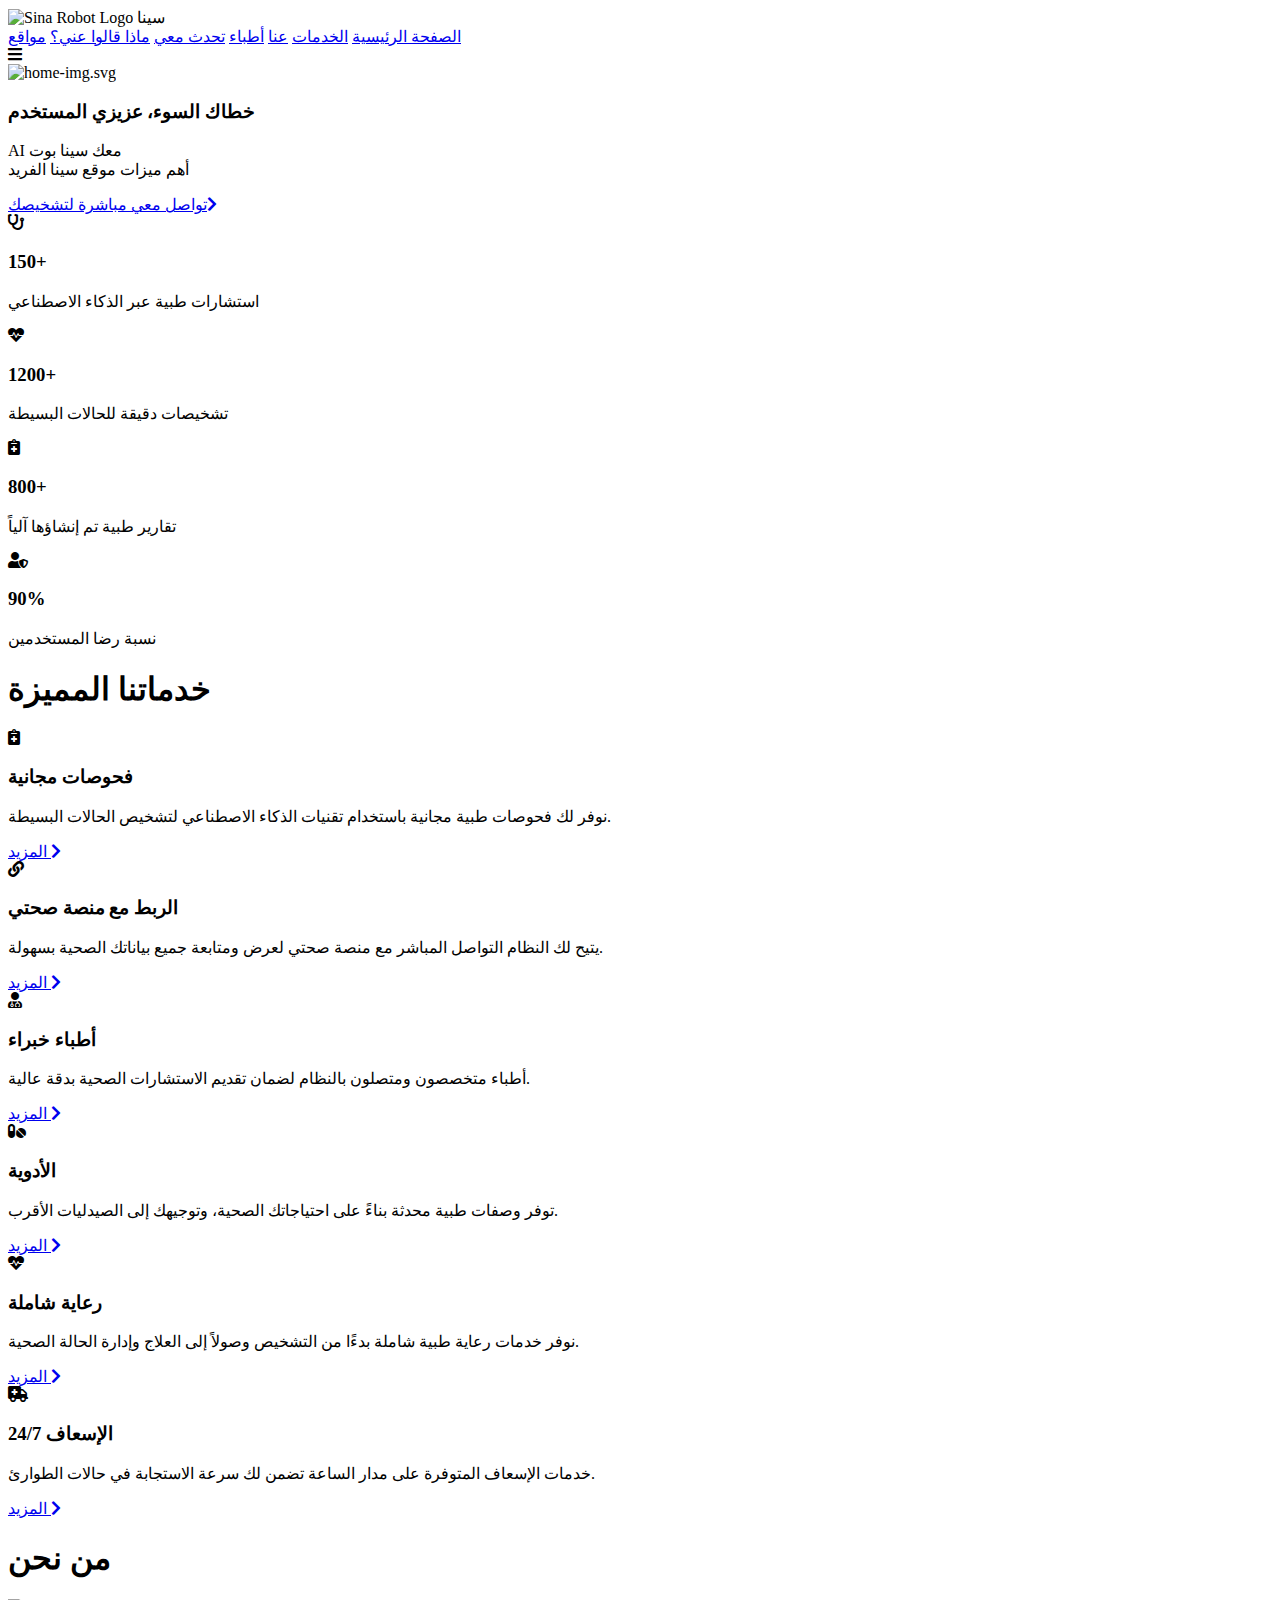
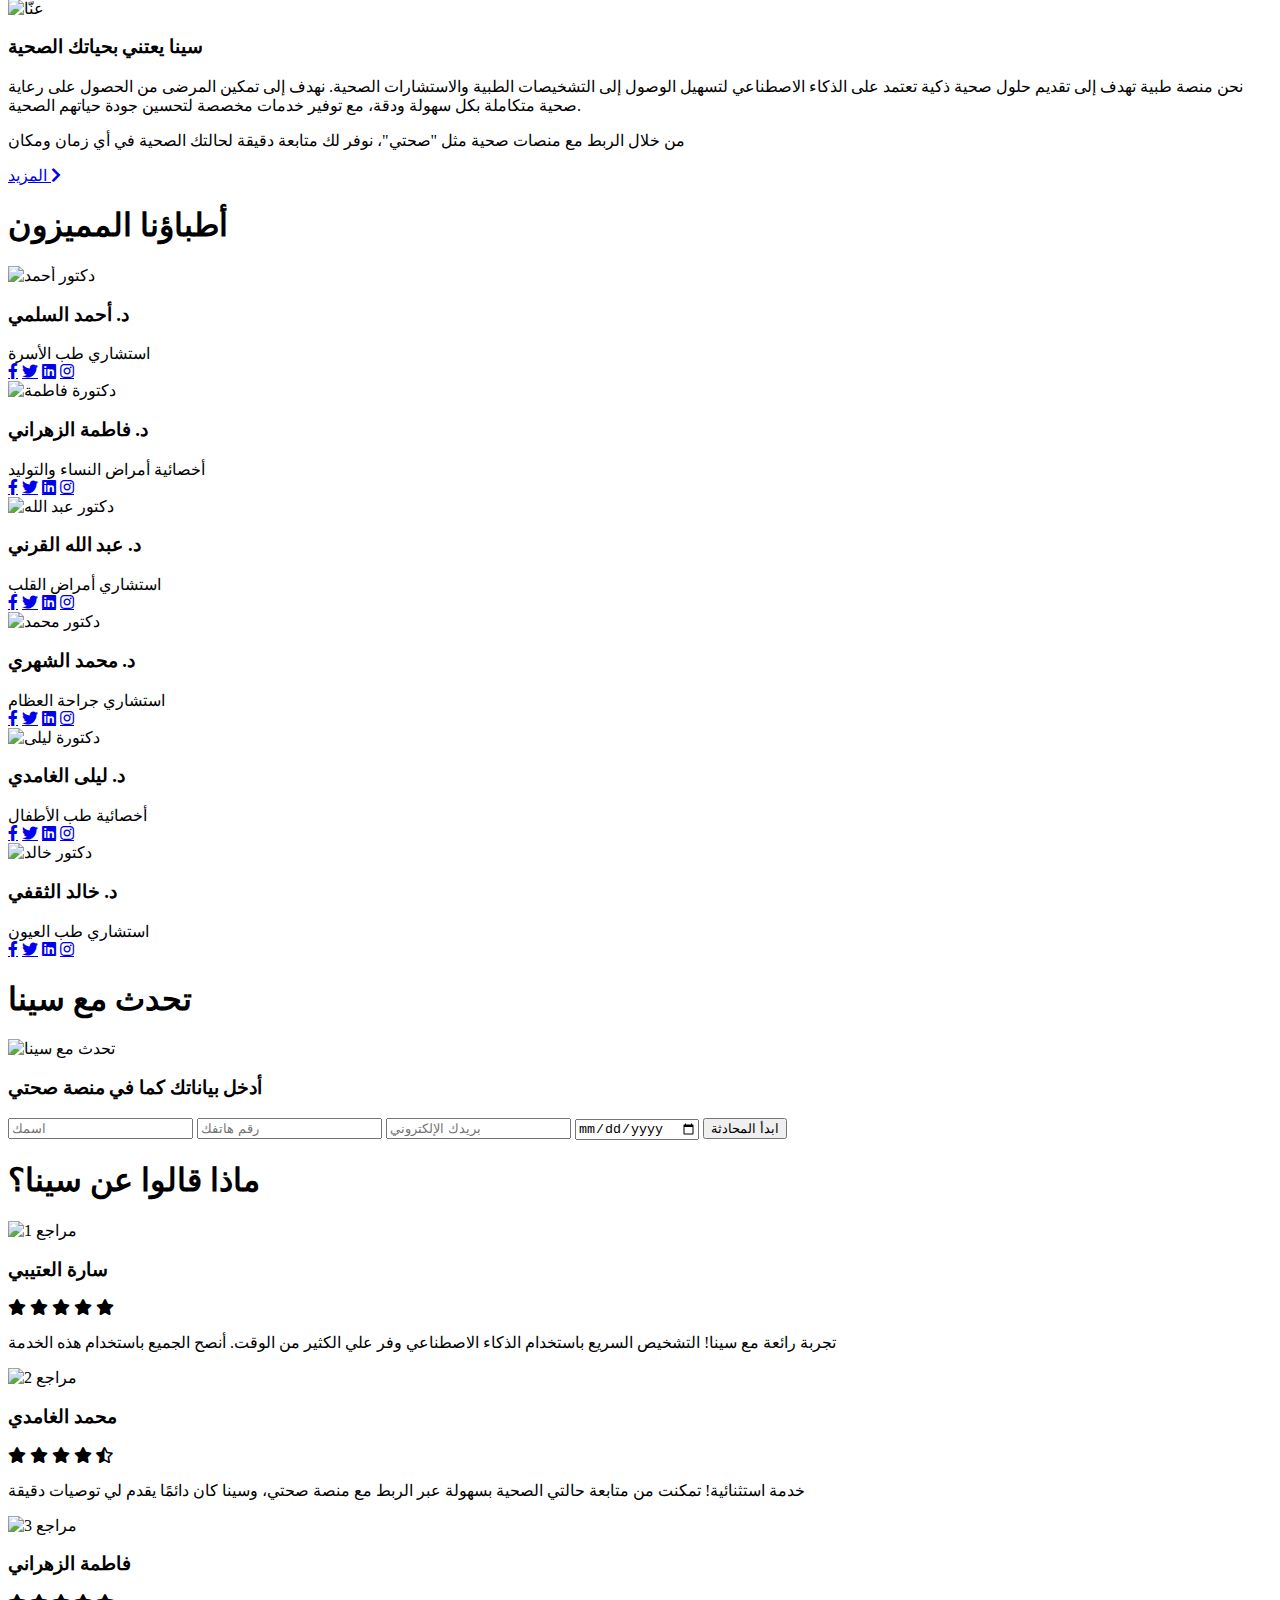
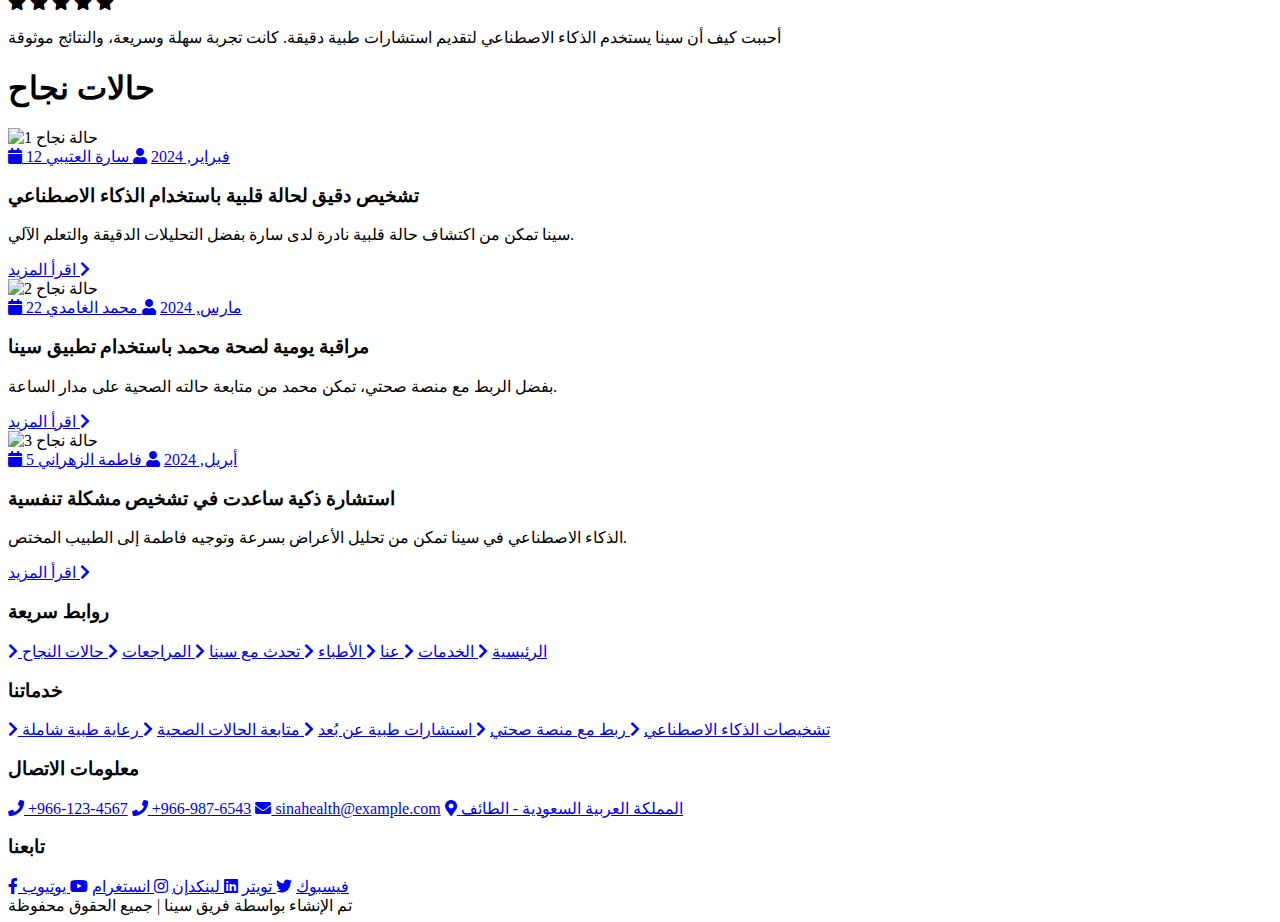
==== index.html @ 84244c8f "Add files via upload" ====
<!DOCTYPE html>
<html lang="en">
<head>
    <meta charset="UTF-8">
    <meta http-equiv="X-UA-Compatible" content="IE=edge">
    <meta name="viewport" content="width=device-width, initial-scale=1.0">
    <title>سينا الصحي</title> 
    <!-- Page Icon -->
    <link rel="shortcut icon" href="image/heartbeat-solid.svg" type="image/x-icon">   
    <!-- font-awesome -->
    <link rel="stylesheet" href="https://cdnjs.cloudflare.com/ajax/libs/font-awesome/5.15.4/css/all.min.css"/>
    <!-- Custom Css File Link -->
    <link rel="stylesheet" href="./css/style.css">

    
</head>
<body>
    <!-- Header Section Starts -->
    <div class="header">
        <div class="logo">
            <img src="image/Sina_Logo.jpg" alt="Sina Robot Logo">
            <span>سينا</span>
        </div>
        <nav class="navbar">
            <a href="#home">الصفحة الرئيسية</a>
            <a href="#services">الخدمات</a>
            <a href="#about">عنا</a>
            <a href="#doctors">أطباء</a>
            <a href="#book">تحدث معي</a>
            <a href="#review">ماذا قالوا عني؟</a>
            <a href="#blogs">مواقع</a>
        </nav>
        <div id="menu-btn" class="fas fa-bars"></div>
    </div>
    <!-- Header Section End -->

    <!-- Home Section starts -->
    <section class="home" id="home">
        <div class="image">
            <img src="./image/home-img.svg" alt="home-img.svg">
        </div>
        <div class="content">
            <h3>خطاك السوء، عزيزي المستخدم</h3>
            <p>AI معك سينا بوت 
            <br> أهم ميزات موقع سينا الفريد</p>
            <a href="#book" class="btn"> تواصل معي مباشرة لتشخيصك<span class="fas fa-chevron-right"></span> </a>
        </div>
    </section>
    <!-- Home Section End -->

<!-- قسم الأيقونات يبدأ -->
<section class="icons-container">
    <div class="icons">
        <i class="fas fa-stethoscope"></i>
        <h3>150+</h3>
        <p>استشارات طبية عبر الذكاء الاصطناعي</p>
    </div>
    <div class="icons">
        <i class="fas fa-heartbeat"></i>
        <h3>1200+</h3>
        <p>تشخيصات دقيقة للحالات البسيطة</p>
    </div>
    <div class="icons">
        <i class="fas fa-notes-medical"></i>
        <h3>800+</h3>
        <p>تقارير طبية تم إنشاؤها آلياً</p>
    </div>
    <div class="icons">
        <i class="fas fa-user-shield"></i>
        <h3>90%</h3>
        <p>نسبة رضا المستخدمين</p>
    </div>
</section>
<!-- قسم الأيقونات ينتهي -->


 <!-- قسم الخدمات يبدأ -->
<section class="services" id="services">
    <h1 class="heading">خدماتنا <span>المميزة</span></h1>
    <div class="box-container">
        <div class="box">
            <i class="fas fa-notes-medical"></i>
            <h3>فحوصات مجانية</h3>
            <p>نوفر لك فحوصات طبية مجانية باستخدام تقنيات الذكاء الاصطناعي لتشخيص الحالات البسيطة.</p>
            <a href="#" class="btn">المزيد <span class="fas fa-chevron-right"></span> </a>
        </div>
        <div class="box">
            <i class="fas fa-link"></i>
            <h3>الربط مع منصة صحتي</h3>
            <p>يتيح لك النظام التواصل المباشر مع منصة صحتي لعرض ومتابعة جميع بياناتك الصحية بسهولة.</p>
            <a href="#" class="btn">المزيد <span class="fas fa-chevron-right"></span> </a>
        </div>
        <div class="box">
            <i class="fas fa-user-md"></i>
            <h3>أطباء خبراء</h3>
            <p>أطباء متخصصون ومتصلون بالنظام لضمان تقديم الاستشارات الصحية بدقة عالية.</p>
            <a href="#" class="btn">المزيد <span class="fas fa-chevron-right"></span> </a>
        </div>
        <div class="box">
            <i class="fas fa-pills"></i>
            <h3>الأدوية</h3>
            <p>توفر وصفات طبية محدثة بناءً على احتياجاتك الصحية، وتوجيهك إلى الصيدليات الأقرب.</p>
            <a href="#" class="btn">المزيد <span class="fas fa-chevron-right"></span> </a>
        </div>
        <div class="box">
            <i class="fas fa-heartbeat"></i>
            <h3>رعاية شاملة</h3>
            <p>نوفر خدمات رعاية طبية شاملة بدءًا من التشخيص وصولاً إلى العلاج وإدارة الحالة الصحية.</p>
            <a href="#" class="btn">المزيد <span class="fas fa-chevron-right"></span> </a>
        </div>
        <div class="box">
            <i class="fas fa-ambulance"></i>
            <h3>الإسعاف 24/7</h3>
            <p>خدمات الإسعاف المتوفرة على مدار الساعة تضمن لك سرعة الاستجابة في حالات الطوارئ.</p>
            <a href="#" class="btn">المزيد <span class="fas fa-chevron-right"></span> </a>
        </div>
    </div>
</section>
<!-- قسم الخدمات ينتهي -->


<!-- قسم عنا يبدأ -->
<section class="about" id="about">
    <h1 class="heading"><span>من</span> نحن</h1>
    <div class="row">
        <div class="image">
            <img src="./image/about-img.svg" alt="عنّا">
        </div>
        <div class="content">
            <h3>سينا يعتني بحياتك الصحية </h3>
            <p>نحن منصة طبية تهدف إلى تقديم حلول صحية ذكية تعتمد على الذكاء الاصطناعي لتسهيل الوصول إلى التشخيصات الطبية والاستشارات الصحية. نهدف إلى تمكين المرضى من الحصول على رعاية صحية متكاملة بكل سهولة ودقة، مع توفير خدمات مخصصة لتحسين جودة حياتهم الصحية.</p>
            <p>من خلال الربط مع منصات صحية مثل "صحتي"، نوفر لك متابعة دقيقة لحالتك الصحية في أي زمان ومكان</p>
            <a href="#" class="btn">المزيد <span class="fas fa-chevron-right"></span> </a>
        </div>
    </div>
</section>
<!-- قسم عنا ينتهي -->


<!-- قسم الأطباء يبدأ -->
<section class="doctors" id="doctors">
    <h1 class="heading">أطباؤنا <span>المميزون</span></h1>
    <div class="box-container">
        <div class="box">
            <img src="./image/sadoc1.png" alt="دكتور أحمد">
            <h3>د. أحمد السلمي</h3>
            <span>استشاري طب الأسرة</span>
            <div class="share">
                <a href="#" class="fab fa-facebook-f"></a>
                <a href="#" class="fab fa-twitter"></a>
                <a href="#" class="fab fa-linkedin"></a>
                <a href="#" class="fab fa-instagram"></a>
            </div>
        </div>
        <div class="box">
            <img src="./image/sadoc2.png" alt="دكتورة فاطمة">
            <h3>د. فاطمة الزهراني</h3>
            <span>أخصائية أمراض النساء والتوليد</span>
            <div class="share">
                <a href="#" class="fab fa-facebook-f"></a>
                <a href="#" class="fab fa-twitter"></a>
                <a href="#" class="fab fa-linkedin"></a>
                <a href="#" class="fab fa-instagram"></a>
            </div>
        </div>
        <div class="box">
            <img src="./image/sadoc3.png" alt="دكتور عبد الله">
            <h3>د. عبد الله القرني</h3>
            <span>استشاري أمراض القلب</span>
            <div class="share">
                <a href="#" class="fab fa-facebook-f"></a>
                <a href="#" class="fab fa-twitter"></a>
                <a href="#" class="fab fa-linkedin"></a>
                <a href="#" class="fab fa-instagram"></a>
            </div>
        </div>
        <div class="box">
            <img src="./image/sadoc6.png" alt="دكتور محمد">
            <h3>د. محمد الشهري</h3>
            <span>استشاري جراحة العظام</span>
            <div class="share">
                <a href="#" class="fab fa-facebook-f"></a>
                <a href="#" class="fab fa-twitter"></a>
                <a href="#" class="fab fa-linkedin"></a>
                <a href="#" class="fab fa-instagram"></a>
            </div>
        </div>
        <div class="box">
            <img src="./image/sadoc5.png" alt="دكتورة ليلى">
            <h3>د. ليلى الغامدي</h3>
            <span>أخصائية طب الأطفال</span>
            <div class="share">
                <a href="#" class="fab fa-facebook-f"></a>
                <a href="#" class="fab fa-twitter"></a>
                <a href="#" class="fab fa-linkedin"></a>
                <a href="#" class="fab fa-instagram"></a>
            </div>
        </div>
        <div class="box">
            <img src="./image/sadoc4.png" alt="دكتور خالد">
            <h3>د. خالد الثقفي</h3>
            <span>استشاري طب العيون</span>
            <div class="share">
                <a href="#" class="fab fa-facebook-f"></a>
                <a href="#" class="fab fa-twitter"></a>
                <a href="#" class="fab fa-linkedin"></a>
                <a href="#" class="fab fa-instagram"></a>
            </div>
        </div>
    </div>
</section>
<!-- قسم الأطباء ينتهي -->


<!-- قسم تحدث مع سينا يبدأ -->
<section class="book" id="book">
    <h1 class="heading"><span>تحدث</span> مع سينا</h1>
    <div class="row">
        <div class="image">
            <img src="./image/book-img.svg" alt="تحدث مع سينا">
        </div>
        <form action="">
            <h3>أدخل بياناتك كما في منصة صحتي</h3>
            <input type="text" placeholder="اسمك" class="box" required>
            <input type="number" placeholder="رقم هاتفك" class="box" required>
            <input type="email" placeholder="بريدك الإلكتروني" class="box" required>
            <input type="date" class="box" required>
            <input type="submit" value="ابدأ المحادثة" class="btn" id="start-chat">
        </form>
    </div>
</section>
<!-- قسم تحدث مع سينا ينتهي -->


<!-- قسم المراجعات يبدأ -->
<section class="review" id="review">
    <h1 class="heading">ماذا <span>قالوا عن سينا؟</span></h1>
    <div class="box-container">
        <div class="box">
            <img src="./image/sariv2.jpg" alt="مراجع 1">
            <h3>سارة العتيبي</h3>
            <div class="stars">
                <i class="fas fa-star"></i>
                <i class="fas fa-star"></i>
                <i class="fas fa-star"></i>
                <i class="fas fa-star"></i>
                <i class="fas fa-star"></i>
            </div>
            <p class="text">تجربة رائعة مع سينا! التشخيص السريع باستخدام الذكاء الاصطناعي وفر علي الكثير من الوقت. أنصح الجميع باستخدام هذه الخدمة</p>
        </div>
        <div class="box">
            <img src="./image/sariv1.jpg" alt="مراجع 2">
            <h3>محمد الغامدي</h3>
            <div class="stars">
                <i class="fas fa-star"></i>
                <i class="fas fa-star"></i>
                <i class="fas fa-star"></i>
                <i class="fas fa-star"></i>
                <i class="fas fa-star-half-alt"></i>
            </div>
            <p class="text">خدمة استثنائية! تمكنت من متابعة حالتي الصحية بسهولة عبر الربط مع منصة صحتي، وسينا كان دائمًا يقدم لي توصيات دقيقة</p>
        </div>
        <div class="box">
            <img src="./image/sariv3.jpg" alt="مراجع 3">
            <h3>فاطمة الزهراني</h3>
            <div class="stars">
                <i class="fas fa-star"></i>
                <i class="fas fa-star"></i>
                <i class="fas fa-star"></i>
                <i class="fas fa-star"></i>
                <i class="fas fa-star"></i>
            </div>
            <p class="text">أحببت كيف أن سينا يستخدم الذكاء الاصطناعي لتقديم استشارات طبية دقيقة. كانت تجربة سهلة وسريعة، والنتائج موثوقة</p>
        </div>
    </div>
</section>
<!-- قسم المراجعات ينتهي -->


<!-- قسم حالات النجاح يبدأ -->
<section class="blogs" id="blogs">
    <h1 class="heading">حالات <span>نجاح</span></h1>
    <div class="box-container">
        <div class="box">
            <div class="image">
                <img src="./image/sina1.webp" alt="حالة نجاح 1">
            </div>
            <div class="content">
                <div class="icon">
                    <a href="#"><i class="fas fa-calendar"></i> 12 فبراير, 2024</a>
                    <a href="#"><i class="fas fa-user"></i> سارة العتيبي</a>
                </div>
                <h3>تشخيص دقيق لحالة قلبية باستخدام الذكاء الاصطناعي</h3>
                <p>سينا تمكن من اكتشاف حالة قلبية نادرة لدى سارة بفضل التحليلات الدقيقة والتعلم الآلي.</p>
                <a href="#" class="btn">اقرأ المزيد <span class="fas fa-chevron-right"></span> </a>
            </div>
        </div>
        <div class="box">
            <div class="image">
                <img src="./image/sina2.png" alt="حالة نجاح 2">
            </div>
            <div class="content">
                <div class="icon">
                    <a href="#"><i class="fas fa-calendar"></i> 22 مارس, 2024</a>
                    <a href="#"><i class="fas fa-user"></i> محمد الغامدي</a>
                </div>
                <h3>مراقبة يومية لصحة محمد باستخدام تطبيق سينا</h3>
                <p>بفضل الربط مع منصة صحتي، تمكن محمد من متابعة حالته الصحية على مدار الساعة.</p>
                <a href="#" class="btn">اقرأ المزيد <span class="fas fa-chevron-right"></span> </a>
            </div>
        </div>
        <div class="box">
            <div class="image">
                <img src="./image/sina3.webp" alt="حالة نجاح 3">
            </div>
            <div class="content">
                <div class="icon">
                    <a href="#"><i class="fas fa-calendar"></i> 5 أبريل, 2024</a>
                    <a href="#"><i class="fas fa-user"></i> فاطمة الزهراني</a>
                </div>
                <h3>استشارة ذكية ساعدت في تشخيص مشكلة تنفسية</h3>
                <p>الذكاء الاصطناعي في سينا تمكن من تحليل الأعراض بسرعة وتوجيه فاطمة إلى الطبيب المختص.</p>
                <a href="#" class="btn">اقرأ المزيد <span class="fas fa-chevron-right"></span> </a>
            </div>
        </div>
    </div>
</section>
<!-- قسم حالات النجاح ينتهي -->

<!-- Footer section Starts  -->
<section class="footer">
    <div class="box-container">
        <div class="box">
            <h3>روابط سريعة</h3>
            <a href="#"> <i class="fas fa-chevron-right"></i> الرئيسية</a>
            <a href="#"> <i class="fas fa-chevron-right"></i> الخدمات</a>
            <a href="#"> <i class="fas fa-chevron-right"></i> عنا</a>
            <a href="#"> <i class="fas fa-chevron-right"></i> الأطباء</a>
            <a href="#"> <i class="fas fa-chevron-right"></i> تحدث مع سينا</a>
            <a href="#"> <i class="fas fa-chevron-right"></i> المراجعات</a>
            <a href="#"> <i class="fas fa-chevron-right"></i> حالات النجاح</a>
        </div>
        <div class="box">
            <h3>خدماتنا</h3>
            <a href="#"> <i class="fas fa-chevron-right"></i> تشخيصات الذكاء الاصطناعي</a>
            <a href="#"> <i class="fas fa-chevron-right"></i> ربط مع منصة صحتي</a>
            <a href="#"> <i class="fas fa-chevron-right"></i> استشارات طبية عن بُعد</a>
            <a href="#"> <i class="fas fa-chevron-right"></i> متابعة الحالات الصحية</a>
            <a href="#"> <i class="fas fa-chevron-right"></i> رعاية طبية شاملة</a>
        </div>
        <div class="box">
            <h3>معلومات الاتصال</h3>
            <a href="#"> <i class="fas fa-phone"></i> +966-123-4567</a>
            <a href="#"> <i class="fas fa-phone"></i> +966-987-6543</a>
            <a href="#"> <i class="fas fa-envelope"></i> sinahealth@example.com</a>
            <a href="#"> <i class="fas fa-map-marker-alt"></i> المملكة العربية السعودية - الطائف</a>
        </div>
        <div class="box">
            <h3>تابعنا</h3>
            <a href="#"> <i class="fab fa-facebook-f"></i> فيسبوك</a>
            <a href="#"> <i class="fab fa-twitter"></i> تويتر</a>
            <a href="#"> <i class="fab fa-linkedin"></i> لينكدإن</a>
            <a href="#"> <i class="fab fa-instagram"></i> انستغرام</a>
            <a href="#"> <i class="fab fa-youtube"></i> يوتيوب</a>
        </div>
    </div>
    <div class="credit">تم الإنشاء بواسطة <span>فريق سينا</span> | جميع الحقوق محفوظة</div>
</section>
<!-- Footer section End  -->








    <!-- custom js file link  -->
    <script src="js/script.js"></script>
</body>
</html>
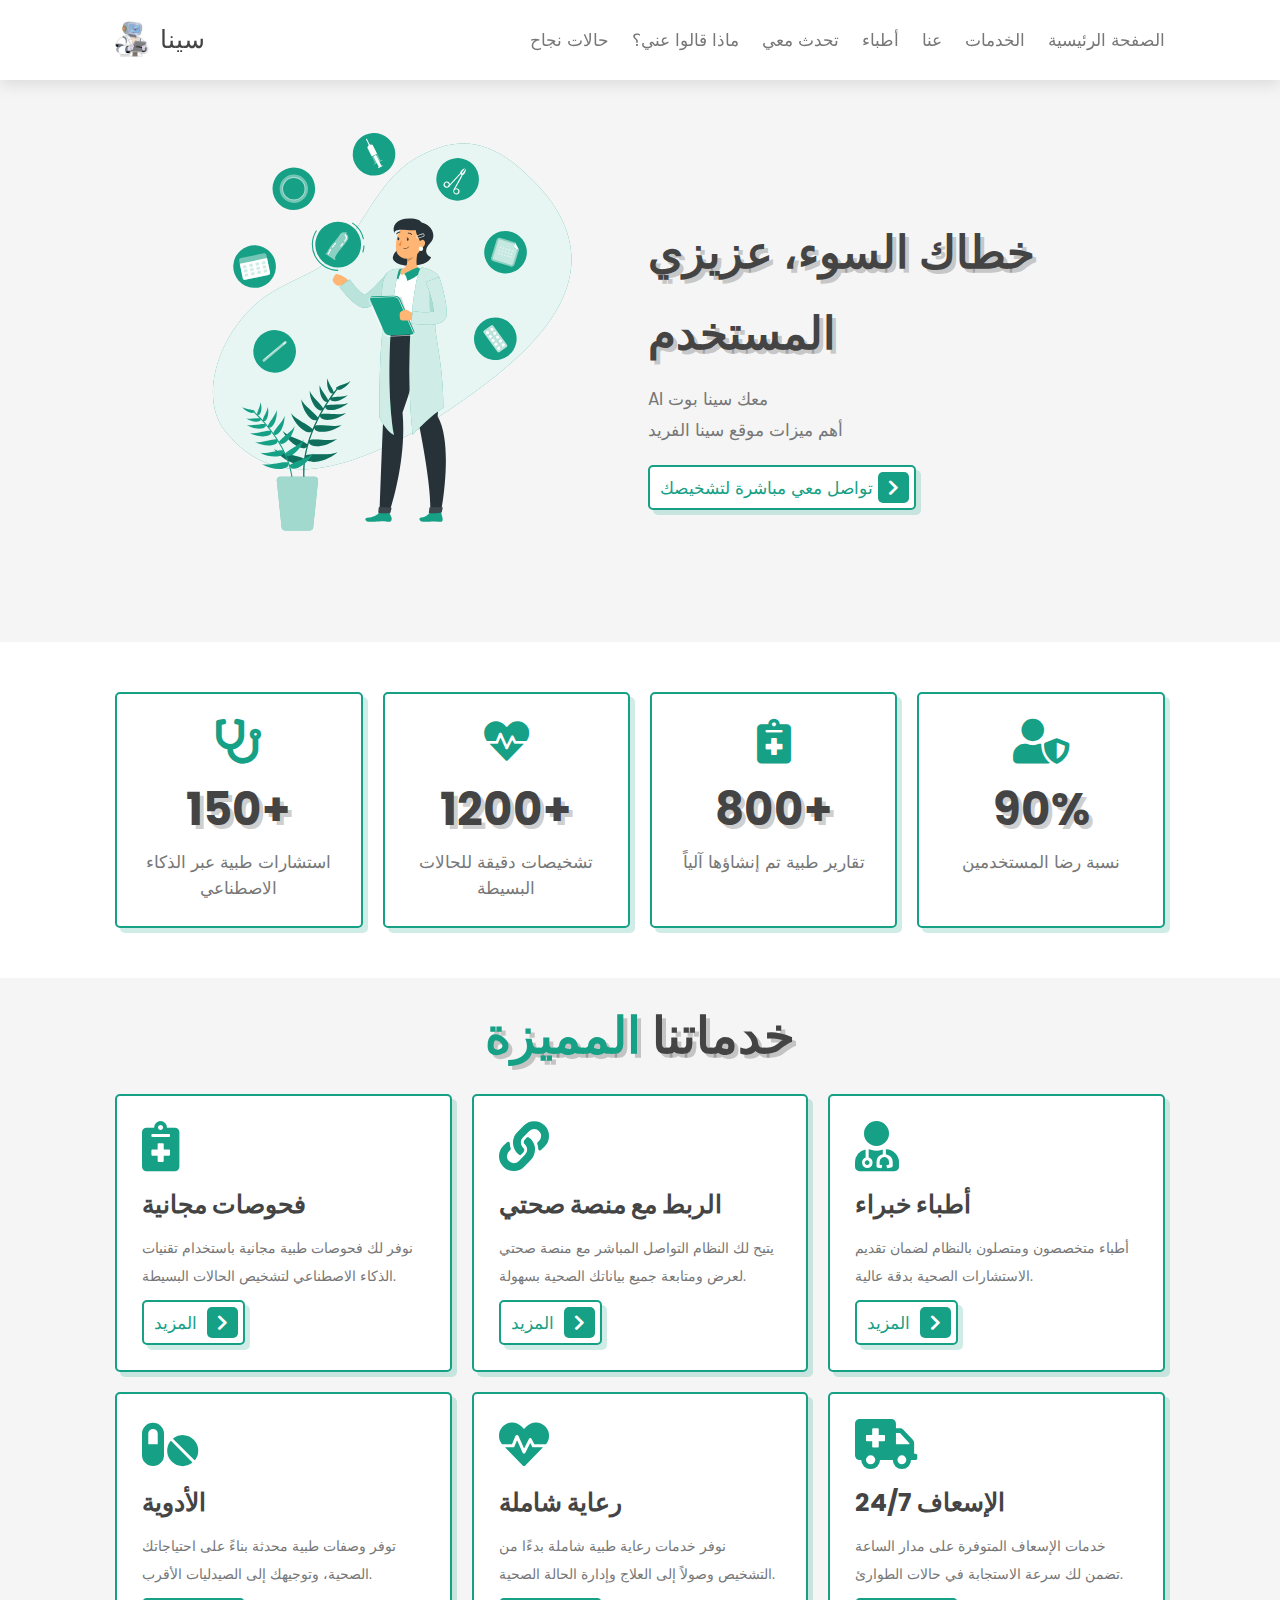
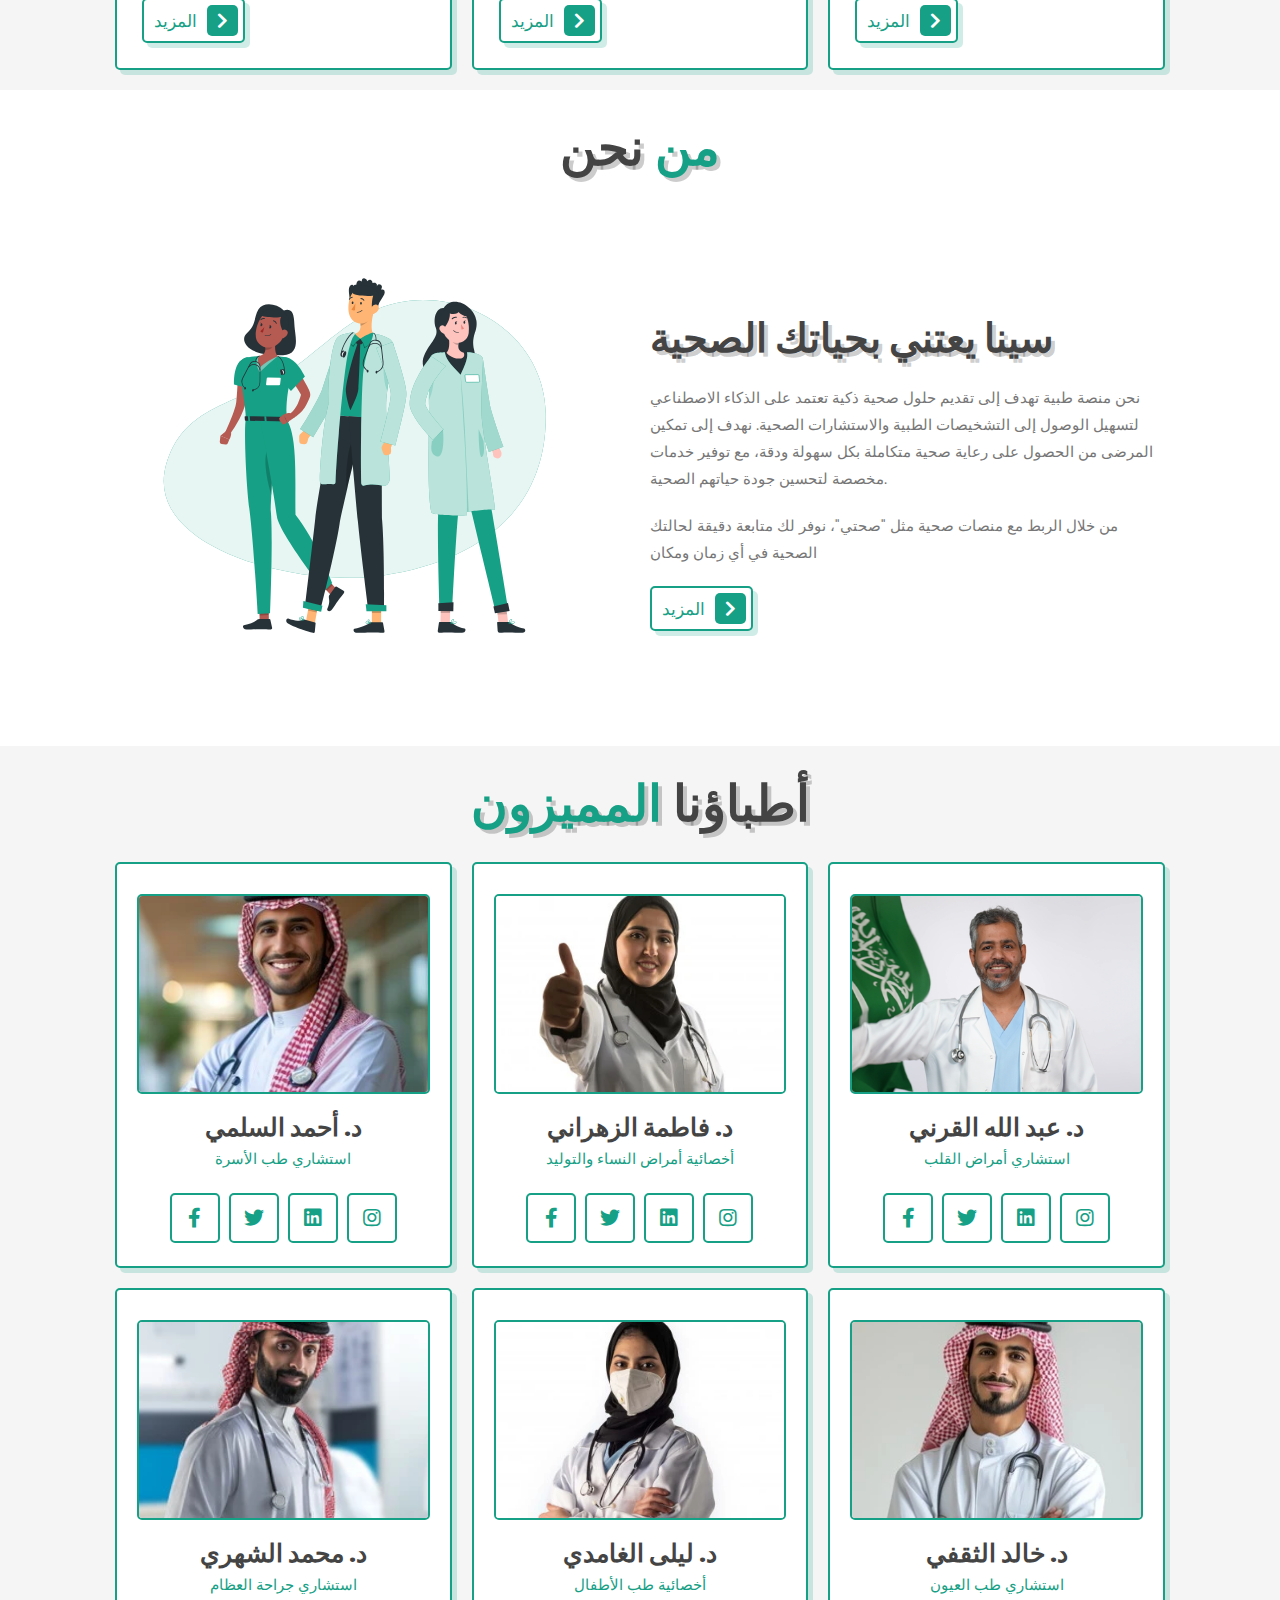
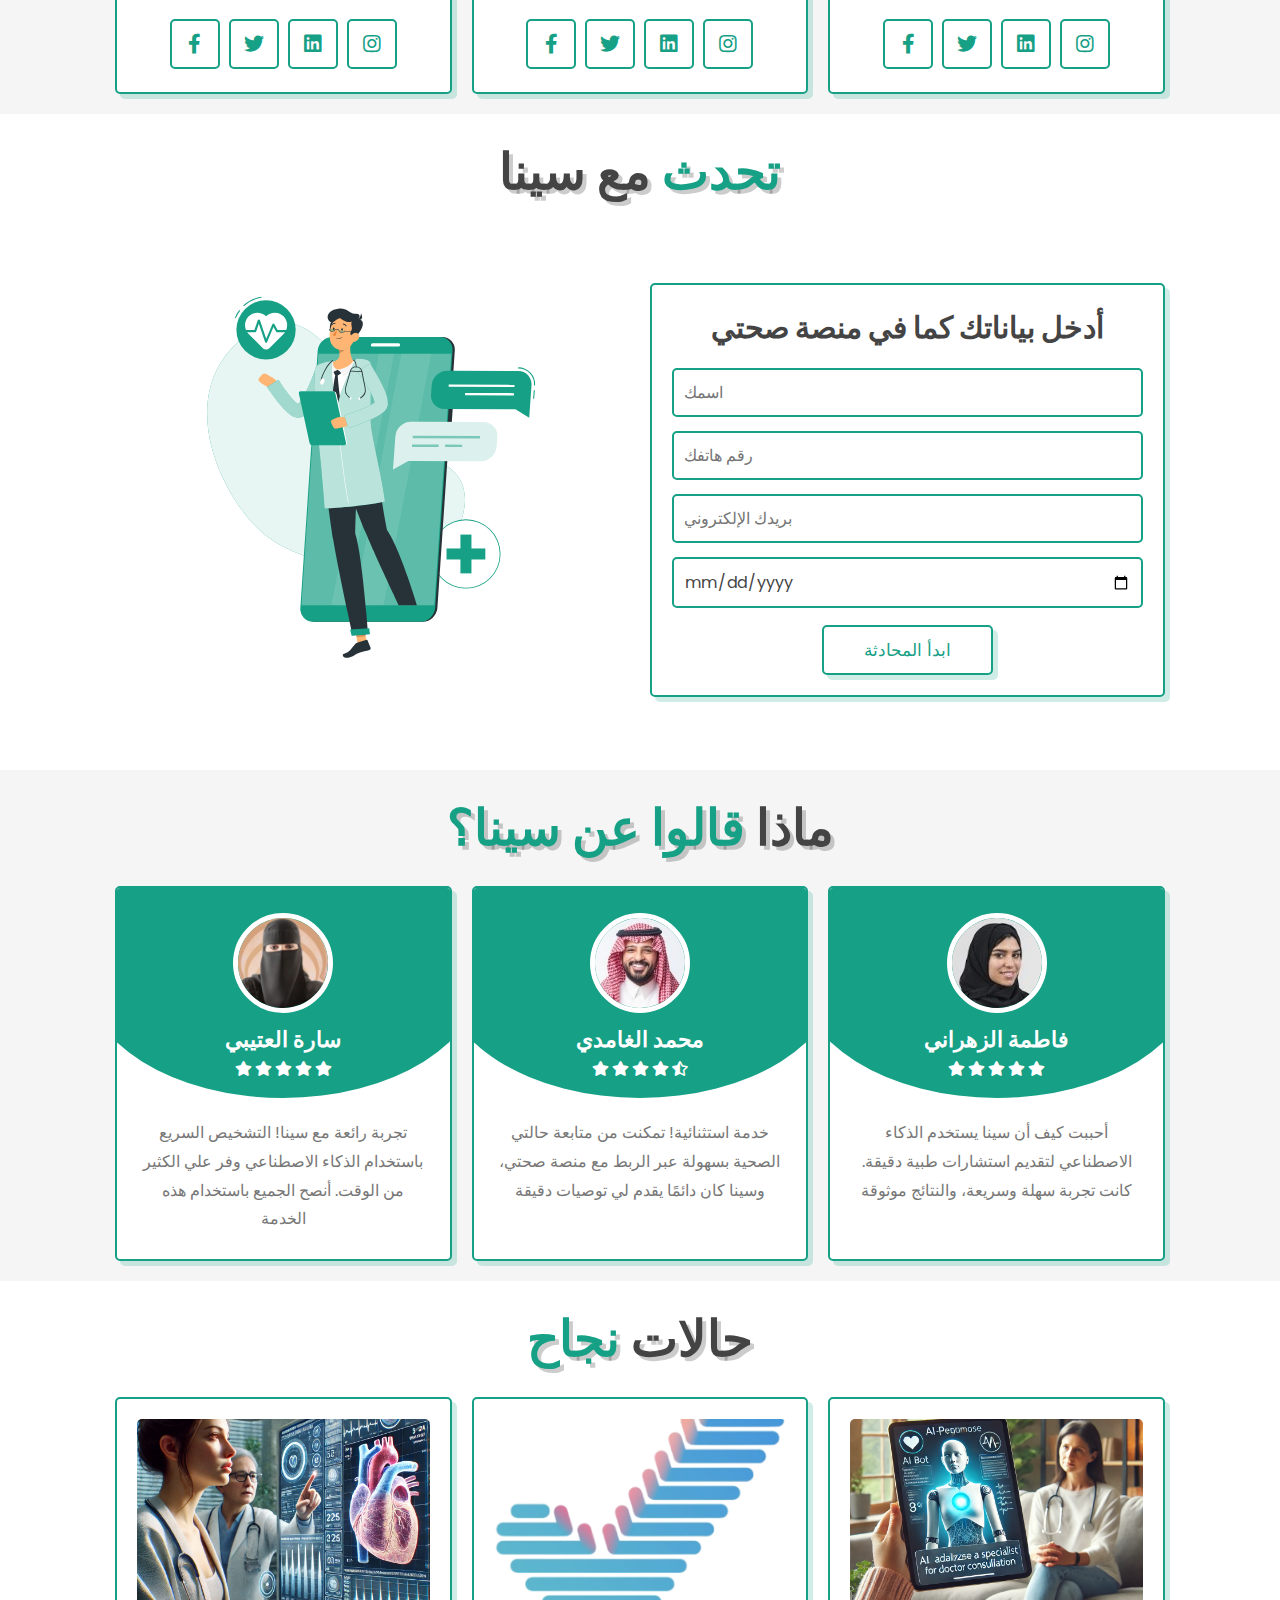
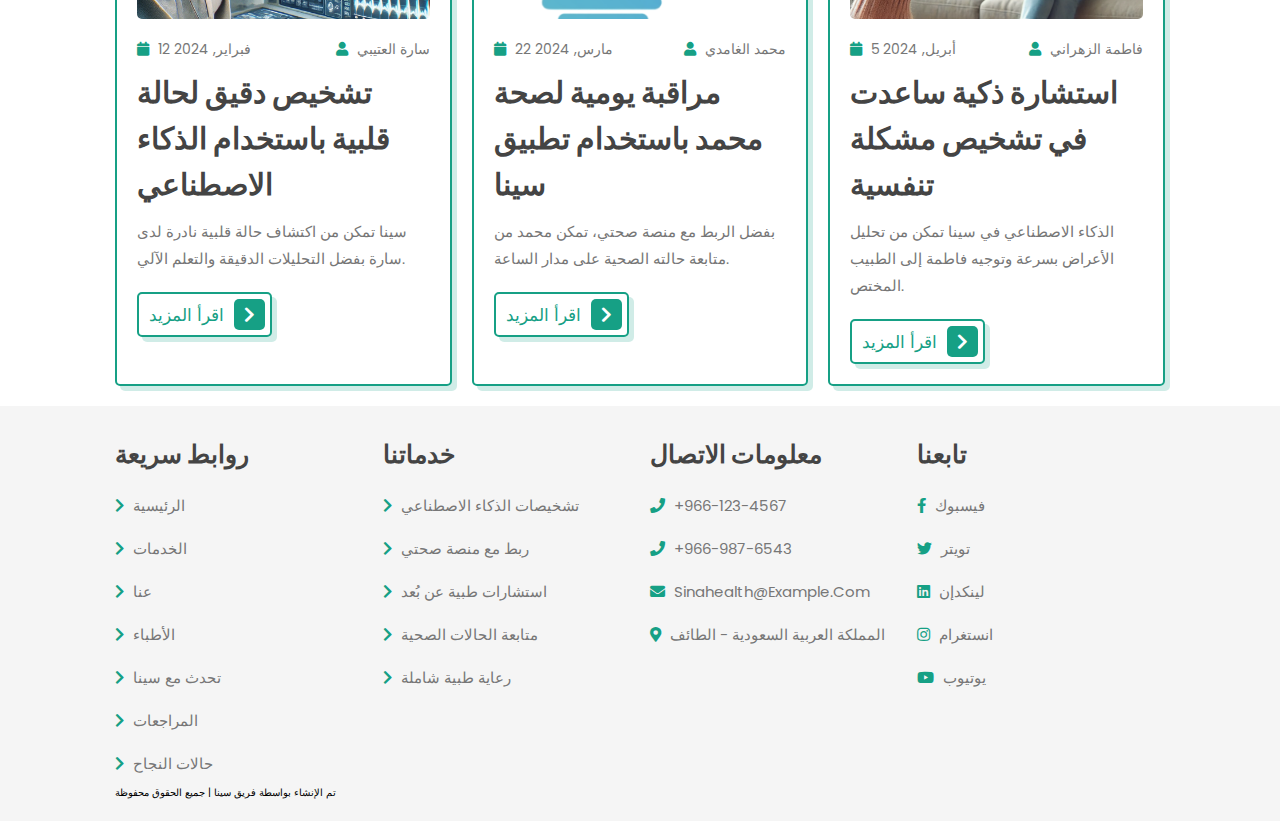
==== commit 08632645: "Update index.html" ====
--- a/index.html
+++ b/index.html
@@ -28,7 +28,7 @@
             <a href="#doctors">أطباء</a>
             <a href="#book">تحدث معي</a>
             <a href="#review">ماذا قالوا عني؟</a>
-            <a href="#blogs">مواقع</a>
+            <a href="#blogs">حالات نجاح</a>
         </nav>
         <div id="menu-btn" class="fas fa-bars"></div>
     </div>
@@ -378,4 +378,4 @@
     <!-- custom js file link  -->
     <script src="js/script.js"></script>
 </body>
-</html>+</html>
--- a/css/style.css
+++ b/css/style.css
@@ -0,0 +1,1507 @@
+@import url('https://fonts.googleapis.com/css2?family=Poppins:wght@100;200;300;400;500;600;700&display=swap');
+
+:root{
+    --green: #16a085; 
+    --black: #444; 
+    --light-color: #777; 
+    --box-shadow:.5rem .5rem 0 rgba(22, 160, 133, .2);
+    --text-shadow:.4rem .4rem 0 rgba(0, 0, 0, .2);
+    --border: .2rem solid var(--green);
+}
+
+*{
+    font-family: 'Poppins', sans-serif;
+    margin: 0; padding: 0;
+    box-sizing: border-box;
+    outline: none; border: none;
+    text-transform: capitalize;
+    text-decoration: none;
+    transition: all .2s ease-out;
+}
+html{
+    font-size: 62.5%;
+    overflow-x: hidden;
+    scroll-padding-top: 7rem;
+    scroll-behavior: smooth;
+}
+section{
+    padding: 2rem 9%;
+}
+section:nth-child(even){
+    background: #f5f5f5;
+}
+.heading{
+    text-align: center;
+    padding-bottom: 2rem;
+    text-shadow: var(--text-shadow);
+    text-transform: uppercase;
+    color: var(--black);
+    font-size: 5rem;
+    letter-spacing: .4rem;
+}.heading span{
+    text-transform: uppercase;
+    color: var(--green);
+}
+.btn{
+    display: inline-block;
+    margin-top: 1rem;
+    padding: .5rem;
+    padding-left: 1rem;
+    border: var(--border);
+    border-radius: .5rem;
+    box-shadow: var(--box-shadow);
+    color: var(--green);
+    cursor: pointer;
+    font-size: 1.7rem;
+    background: #fff;
+}
+.btn span{
+    padding: .7rem 1rem;
+    border-radius: .5rem;
+    background: var(--green);
+    color: #fff;
+    margin-left: .5rem;
+}
+.btn:hover{
+    background: var(--green);
+    color: #fff;
+}
+.btn:hover span{
+    color: var(--green);
+    background: #fff;
+    margin-left: 1rem;
+}
+/* Header Section Starts */
+.header{
+    padding: 2rem 9%;
+    position: fixed;
+    top: 0; left: 0; right: 0;
+    z-index: 1000;
+    box-shadow: 0 .5rem 1.5rem rgba(0, 0, 0, .1);
+    display: flex;
+    align-items: center; 
+    justify-content: space-between;
+    background: #fff;
+}
+.header .logo{
+    font-size: 2.5rem;
+    color: var(--black);
+    display: flex; /* Add this line */
+    align-items: center; /* Add this line */
+}
+.header .logo img { /* Add this new rule */
+    max-height: 4rem; /* Adjust this value as needed */
+    width: auto;
+    margin-right: 1rem; /* Add some space between logo and text */
+}
+.header .logo i{
+    color: var(--green);
+}
+.header .navbar a{
+    font-size: 1.7rem;
+    color: var(--light-color);
+    margin-left: 2rem;
+}
+.header .navbar a:hover{
+    color: var(--green);
+}
+#menu-btn{
+    font-size: 2.5rem;
+    border-radius: .5rem;
+    background: #eee;
+    color:var(--green);
+    padding: 1rem 1.5rem;
+    cursor: pointer;
+    display: none;
+}
+/* Header Section End */
+
+/* Home Section starts */
+.home{
+    display: flex;
+    align-items: center;
+    flex-wrap: wrap;
+    gap: 1.5rem;
+    padding-top: 10rem;
+}
+.home .image{
+    flex: 1 1 45rem;
+}
+.home .image img{
+    width: 100%;
+    max-width: 600px; /* Add this line */
+    height: auto; /* Add this line */
+}
+.home .content{
+    flex: 1 1 45rem;
+}
+.home .content h3 {
+    font-size: 4.5rem;
+    /* font-weight: 700; */
+    color: var(--black);
+    line-height: 1.8;
+    text-shadow: var(--text-shadow);
+}
+.home .content p{
+    font-size:1.7rem;
+    color: var(--light-color);
+    line-height: 1.8;
+    padding: 1rem 0;
+}
+/* Home Section End */
+
+/* icons section starts */
+.icons-container{
+    display: grid;
+    gap: 2rem;
+    grid-template-columns: repeat(auto-fit, minmax(20rem, 1fr));
+    padding-top: 5rem;
+    padding-bottom: 5rem;
+}
+.icons-container .icons{
+    border: var(--border);
+    box-shadow: var(--box-shadow);
+    border-radius: .5rem;
+    text-align: center;
+    padding: 2.5rem;
+}
+.icons-container .icons i{
+    font-size: 4.5rem;
+    color: var(--green);
+    padding-bottom: .7rem;
+}
+.icons-container .icons h3{
+    font-size: 4.5rem;
+    color: var(--black);
+    padding: .5rem 0;
+    text-shadow: var(--text-shadow);
+}
+.icons-container .icons p{
+    font-size: 1.7rem;
+    color: var(--light-color);
+    
+}
+/* icons section End */
+
+/* Service section Starts */
+.services .box-container{
+    display: grid;
+    grid-template-columns: repeat(auto-fit, minmax(27rem, 1fr));
+    gap: 2rem;
+}
+.services .box-container .box{
+    background: #fff;
+    border-radius: .5rem;
+    box-shadow: var(--box-shadow);
+    border: var(--border);
+    padding: 2.5rem;
+}
+.services .box-container .box i{
+    color: var(--green);
+    font-size: 5rem;
+    padding-bottom: .5rem;
+}
+.services .box-container .box h3{
+    color: var(--black);
+    font-size: 2.5rem;
+    padding: 1rem 0;
+}
+.services .box-container .box p{
+    color: var(--light-color);
+    font-size: 1.4rem;
+    line-height: 2;
+}
+/* Service section End */
+
+/* About section Start */
+.about .row{
+    display: flex;
+    align-items: center;
+    flex-wrap: wrap;
+    gap: 2rem;
+}
+.about .row .image{
+    flex: 1 1 45rem;
+}
+.about .row .image img{
+    width: 100%;
+}
+.about .row .content{
+    flex: 1 1 45rem;
+}
+.about .row .content h3{
+    color: var(--black);
+    text-shadow: var(--text-shadow);
+    font-size: 4rem;
+    line-height: 1.8;
+}
+.about .row .content p{
+    color: var(--light-color);
+    padding: 1rem 0;
+    font-size: 1.5rem;
+    line-height: 1.8;
+}
+/* About section End  */
+
+/* Doctors section Starts */
+.doctors .box-container{
+    display: grid;
+    grid-template-columns: repeat(auto-fit, minmax(30rem, 1fr));
+    gap: 2rem;
+}
+.doctors .box-container .box{
+    text-align: center;
+    background: #fff;
+    border: var(--border);
+    border-radius: .5rem;
+    box-shadow: var(--box-shadow);
+    padding: 2rem;
+}
+.doctors .box-container .box img{
+    height: auto; /* Change this line */
+    max-height: 20rem; /* Add this line */
+    width: 100%; /* Add this line */
+    object-fit: cover; /* Add this line */
+    border: var(--border);
+    border-radius: .5rem;
+    margin-top: 1rem;
+    margin-bottom: 1rem;
+}
+.doctors .box-container .box h3{
+    color: var(--black);
+    font-size: 2.5rem;
+}
+.doctors .box-container .box span{
+    color: var(--green);
+    font-size: 1.5rem;
+}
+.doctors .box-container .box .share{
+    padding-top: 2rem;
+}
+.doctors .box-container .box .share a{
+    height: 5rem;
+    width: 5rem;
+    line-height: 4.5rem;
+    font-size: 2rem;
+    color: var(--green);
+    border: var(--border);
+    border-radius: .5rem;
+    margin: .3rem;
+}
+.doctors .box-container .box .share a:hover{
+    background: var(--green);
+    color: #fff;
+    box-shadow: var(--box-shadow);
+}
+/* Doctors section End */
+
+/* Book section Starts */
+.book .row{
+    display: flex;
+    align-items: center;
+    flex-wrap: wrap;
+    gap: 2rem;
+}
+.book .row .image{
+    flex: 1 1 45rem;
+}
+.book .row .image img{
+    width: 100%;
+    max-width: 600px; /* Add this line */
+    height: auto; /* Add this line */
+}
+.book .row form{
+    flex: 1 1 45rem;
+    background: #fff;
+    border: var(--border);
+    box-shadow: var(--box-shadow);
+    text-align: center;
+    padding: 2rem;
+    border-radius: .5rem;
+}
+.book .row form h3{
+    color: var(--black);
+    padding-bottom: 1rem;
+    font-size: 3rem;
+}
+.book .row form .box{
+    width: 100%;
+    margin: .7rem 0;
+    border: var(--border);
+    border-radius: .5rem;
+    font-size: 1.6rem;
+    color: var(--black);
+    text-transform: none;
+    padding: 1rem;
+}
+.book .row form .btn{
+    padding: 1rem 4rem;
+}
+/* Book section End */
+
+/* Review section Starts */
+.review .box-container{
+    display: grid;
+    grid-template-columns: repeat(auto-fit, minmax(27rem, 1fr));
+    gap: 2rem;
+}
+.review .box-container .box{
+    border: var(--border);
+    box-shadow: var(--box-shadow);
+    border-radius: .5rem;
+    padding: 2.5rem;
+    background: #fff;
+    text-align: center;
+    position: relative;
+    overflow: hidden;
+    z-index: 0;
+}
+.review .box-container .box img{
+    height: 10rem;
+    width: 10rem;
+    border-radius: 50%;
+    object-fit: cover;
+    border: .5rem solid #fff;
+}
+.review .box-container .box h3{
+    color: #fff;
+    font-size: 2.2rem;
+    padding: .5rem 0;
+}
+.review .box-container .box .stars i{
+    color: #fff;
+    font-size: 1.5rem;
+}
+.review .box-container .box .text{
+    color: var(--light-color);
+    line-height: 1.8;
+    font-size: 1.6rem;
+    padding-top: 4rem;
+}
+.review .box-container .box::before{
+    content: "";
+    position: absolute;
+    top: -4rem; left: 50%;
+    transform: translateX(-50%);
+    background: var(--green);
+    border-bottom-left-radius: 50%;
+    border-bottom-right-radius: 50%;
+    height: 25rem;
+    width: 120%;
+    z-index: -1;
+}
+/* Review section End */
+
+/* Blogs section Starts */
+.blogs .box-container{
+    display: grid;
+    grid-template-columns: repeat(auto-fit, minmax(30rem, 1fr));
+    gap: 2rem;
+}
+.blogs .box-container .box{
+    border: var(--border);
+    box-shadow: var(--box-shadow);
+    border-radius: .5rem;
+    padding: 2rem;
+}
+.blogs .box-container .box .image{
+    height: 20rem;
+    overflow: hidden;
+    border-radius: .5rem;
+}
+.blogs .box-container .box .image img{
+    height: 100%;
+    width: 100%;
+    object-fit: cover;
+    transition: transform 0.3s ease; /* Add this line */
+}
+.blogs .box-container .box:hover .image img{
+    transform: scale(1.2);
+}
+.blogs .box-container .box .content{
+    padding-top: 1rem;
+}
+.blogs .box-container .box .content .icon{
+    padding: 1rem 0;
+    display: flex;
+    align-items: center;
+    justify-content: space-between;
+}
+.blogs .box-container .box .content .icon a{
+    font-size: 1.4rem;
+    color: var(--light-color);
+}
+.blogs .box-container .box .content .icon a:hover{
+    color: var(--green);
+}
+.blogs .box-container .box .content .icon a i{
+    padding-right: .5rem;
+    color: var(--green);
+}
+.blogs .box-container .box .content h3{
+    color: var(--black);
+    font-size: 3rem;
+}
+.blogs .box-container .box .content p{
+    color: var(--light-color);
+    font-size: 1.5rem;
+    line-height: 1.8;
+    padding: 1rem 0;
+}
+/* Blogs section End */
+/* Footer section Starta */
+.footer .box-container{
+    display: grid;
+    grid-template-columns: repeat(auto-fit, minmax(22rem, 1fr));
+    gap: 2rem;
+}
+.footer .box-container .box h3{
+    font-size: 2.5rem;
+    color: var(--black);
+    padding: 1rem 0;
+}
+.footer .box-container .box a{
+    display: block;
+    font-size: 1.5rem;
+    color: var(--light-color);
+    padding: 1rem 0;
+}
+.footer .box-container .box a i{
+    padding-right: .5rem;
+    color: var(--green);
+}
+.footer .box-container .box a:hover i{
+    padding-right: 2rem;
+}
+.footer .credit{
+@import url('https://fonts.googleapis.com/css2?family=Poppins:wght@100;200;300;400;500;600;700&display=swap');
+
+:root{
+    --green: #16a085; 
+    --black: #444; 
+    --light-color: #777; 
+    --box-shadow:.5rem .5rem 0 rgba(22, 160, 133, .2);
+    --text-shadow:.4rem .4rem 0 rgba(0, 0, 0, .2);
+    --border: .2rem solid var(--green);
+}
+
+*{
+    font-family: 'Poppins', sans-serif;
+    margin: 0; padding: 0;
+    box-sizing: border-box;
+    outline: none; border: none;
+    text-transform: capitalize;
+    text-decoration: none;
+    transition: all .2s ease-out;
+}
+html{
+    font-size: 62.5%;
+    overflow-x: hidden;
+    scroll-padding-top: 7rem;
+    scroll-behavior: smooth;
+}
+section{
+    padding: 2rem 9%;
+}
+section:nth-child(even){
+    background: #f5f5f5;
+}
+.heading{
+    text-align: center;
+    padding-bottom: 2rem;
+    text-shadow: var(--text-shadow);
+    text-transform: uppercase;
+    color: var(--black);
+    font-size: 5rem;
+    letter-spacing: .4rem;
+}.heading span{
+    text-transform: uppercase;
+    color: var(--green);
+}
+.btn{
+    display: inline-block;
+    margin-top: 1rem;
+    padding: .5rem;
+    padding-left: 1rem;
+    border: var(--border);
+    border-radius: .5rem;
+    box-shadow: var(--box-shadow);
+    color: var(--green);
+    cursor: pointer;
+    font-size: 1.7rem;
+    background: #fff;
+}
+.btn span{
+    padding: .7rem 1rem;
+    border-radius: .5rem;
+    background: var(--green);
+    color: #fff;
+    margin-left: .5rem;
+}
+.btn:hover{
+    background: var(--green);
+    color: #fff;
+}
+.btn:hover span{
+    color: var(--green);
+    background: #fff;
+    margin-left: 1rem;
+}
+/* Header Section Starts */
+.header{
+    padding: 2rem 9%;
+    position: fixed;
+    top: 0; left: 0; right: 0;
+    z-index: 1000;
+    box-shadow: 0 .5rem 1.5rem rgba(0, 0, 0, .1);
+    display: flex;
+    align-items: center; 
+    justify-content: space-between;
+    background: #fff;
+}
+.header .logo{
+    font-size: 2.5rem;
+    color: var(--black);
+}
+.header .logo i{
+    color: var(--green);
+}
+.header .navbar a{
+    font-size: 1.7rem;
+    color: var(--light-color);
+    margin-left: 2rem;
+}
+.header .navbar a:hover{
+    color: var(--green);
+}
+#menu-btn{
+    font-size: 2.5rem;
+    border-radius: .5rem;
+    background: #eee;
+    color:var(--green);
+    padding: 1rem 1.5rem;
+    cursor: pointer;
+    display: none;
+}
+/* Header Section End */
+
+/* Home Section starts */
+.home{
+    display: flex;
+    align-items: center;
+    flex-wrap: wrap;
+    gap: 1.5rem;
+    padding-top: 10rem;
+}
+.home .image{
+    flex: 1 1 45rem;
+}
+.home .image img{
+    width: 100%;
+    max-width: 600px;
+    height: auto;
+}
+.home .content{
+    flex: 1 1 45rem;
+}
+.home .content h3 {
+    font-size: 4.5rem;
+    /* font-weight: 700; */
+    color: var(--black);
+    line-height: 1.8;
+    text-shadow: var(--text-shadow);
+}
+.home .content p{
+    font-size:1.7rem;
+    color: var(--light-color);
+    line-height: 1.8;
+    padding: 1rem 0;
+}
+/* Home Section End */
+
+/* icons section starts */
+.icons-container{
+    display: grid;
+    gap: 2rem;
+    grid-template-columns: repeat(auto-fit, minmax(20rem, 1fr));
+    padding-top: 5rem;
+    padding-bottom: 5rem;
+}
+.icons-container .icons{
+    border: var(--border);
+    box-shadow: var(--box-shadow);
+    border-radius: .5rem;
+    text-align: center;
+    padding: 2.5rem;
+}
+.icons-container .icons i{
+    font-size: 4.5rem;
+    color: var(--green);
+    padding-bottom: .7rem;
+}
+.icons-container .icons h3{
+    font-size: 4.5rem;
+    color: var(--black);
+    padding: .5rem 0;
+    text-shadow: var(--text-shadow);
+}
+.icons-container .icons p{
+    font-size: 1.7rem;
+    color: var(--light-color);
+    
+}
+/* icons section End */
+
+/* Service section Starts */
+.services .box-container{
+    display: grid;
+    grid-template-columns: repeat(auto-fit, minmax(27rem, 1fr));
+    gap: 2rem;
+}
+.services .box-container .box{
+    background: #fff;
+    border-radius: .5rem;
+    box-shadow: var(--box-shadow);
+    border: var(--border);
+    padding: 2.5rem;
+}
+.services .box-container .box i{
+    color: var(--green);
+    font-size: 5rem;
+    padding-bottom: .5rem;
+}
+.services .box-container .box h3{
+    color: var(--black);
+    font-size: 2.5rem;
+    padding: 1rem 0;
+}
+.services .box-container .box p{
+    color: var(--light-color);
+    font-size: 1.4rem;
+    line-height: 2;
+}
+/* Service section End */
+
+/* About section Start */
+.about .row{
+    display: flex;
+    align-items: center;
+    flex-wrap: wrap;
+    gap: 2rem;
+}
+.about .row .image{
+    flex: 1 1 45rem;
+}
+.about .row .image img{
+    width: 100%;
+}
+.about .row .content{
+    flex: 1 1 45rem;
+}
+.about .row .content h3{
+    color: var(--black);
+    text-shadow: var(--text-shadow);
+    font-size: 4rem;
+    line-height: 1.8;
+}
+.about .row .content p{
+    color: var(--light-color);
+    padding: 1rem 0;
+    font-size: 1.5rem;
+    line-height: 1.8;
+}
+/* About section End  */
+
+/* Doctors section Starts */
+.doctors .box-container{
+    display: grid;
+    grid-template-columns: repeat(auto-fit, minmax(30rem, 1fr));
+    gap: 2rem;
+}
+.doctors .box-container .box{
+    text-align: center;
+    background: #fff;
+    border: var(--border);
+    border-radius: .5rem;
+    box-shadow: var(--box-shadow);
+    padding: 2rem;
+}
+.doctors .box-container .box img{
+    height: auto;
+    max-height: 20rem;
+    width: 100%;
+    object-fit: cover;
+    border: var(--border);
+    border-radius: .5rem;
+    margin-top: 1rem;
+    margin-bottom: 1rem;
+}
+.doctors .box-container .box h3{
+    color: var(--black);
+    font-size: 2.5rem;
+}
+.doctors .box-container .box span{
+    color: var(--green);
+    font-size: 1.5rem;
+}
+.doctors .box-container .box .share{
+    padding-top: 2rem;
+}
+.doctors .box-container .box .share a{
+    height: 5rem;
+    width: 5rem;
+    line-height: 4.5rem;
+    font-size: 2rem;
+    color: var(--green);
+    border: var(--border);
+    border-radius: .5rem;
+    margin: .3rem;
+}
+.doctors .box-container .box .share a:hover{
+    background: var(--green);
+    color: #fff;
+    box-shadow: var(--box-shadow);
+}
+/* Doctors section End */
+
+/* Book section Starts */
+.book .row{
+    display: flex;
+    align-items: center;
+    flex-wrap: wrap;
+    gap: 2rem;
+}
+.book .row .image{
+    flex: 1 1 45rem;
+}
+.book .row .image img{
+    width: 100%;
+    max-width: 600px;
+    height: auto;
+}
+.book .row form{
+    flex: 1 1 45rem;
+    background: #fff;
+    border: var(--border);
+    box-shadow: var(--box-shadow);
+    text-align: center;
+    padding: 2rem;
+    border-radius: .5rem;
+}
+.book .row form h3{
+    color: var(--black);
+    padding-bottom: 1rem;
+    font-size: 3rem;
+}
+.book .row form .box{
+    width: 100%;
+    margin: .7rem 0;
+    border: var(--border);
+    border-radius: .5rem;
+    font-size: 1.6rem;
+    color: var(--black);
+    text-transform: none;
+    padding: 1rem;
+}
+.book .row form .btn{
+    padding: 1rem 4rem;
+}
+/* Book section End */
+
+/* Review section Starts */
+.review .box-container{
+    display: grid;
+    grid-template-columns: repeat(auto-fit, minmax(27rem, 1fr));
+    gap: 2rem;
+}
+.review .box-container .box{
+    border: var(--border);
+    box-shadow: var(--box-shadow);
+    border-radius: .5rem;
+    padding: 2.5rem;
+    background: #fff;
+    text-align: center;
+    position: relative;
+    overflow: hidden;
+    z-index: 0;
+}
+.review .box-container .box img{
+    height: 10rem;
+    width: 10rem;
+    border-radius: 50%;
+    object-fit: cover;
+    border: .5rem solid #fff;
+}
+.review .box-container .box h3{
+    color: #fff;
+    font-size: 2.2rem;
+    padding: .5rem 0;
+}
+.review .box-container .box .stars i{
+    color: #fff;
+    font-size: 1.5rem;
+}
+.review .box-container .box .text{
+    color: var(--light-color);
+    line-height: 1.8;
+    font-size: 1.6rem;
+    padding-top: 4rem;
+}
+.review .box-container .box::before{
+    content: "";
+    position: absolute;
+    top: -4rem; left: 50%;
+    transform: translateX(-50%);
+    background: var(--green);
+    border-bottom-left-radius: 50%;
+    border-bottom-right-radius: 50%;
+    height: 25rem;
+    width: 120%;
+    z-index: -1;
+}
+/* Review section End */
+
+/* Blogs section Starts */
+.blogs .box-container{
+    display: grid;
+    grid-template-columns: repeat(auto-fit, minmax(30rem, 1fr));
+    gap: 2rem;
+}
+.blogs .box-container .box{
+    border: var(--border);
+    box-shadow: var(--box-shadow);
+    border-radius: .5rem;
+    padding: 2rem;
+}
+.blogs .box-container .box .image{
+    height: 20rem;
+    overflow: hidden;
+    border-radius: .5rem;
+}
+.blogs .box-container .box .image img{
+    height: 100%;
+    width: 100%;
+    object-fit: cover;
+    transition: transform 0.3s ease;
+}
+.blogs .box-container .box:hover .image img{
+    transform: scale(1.2);
+}
+.blogs .box-container .box .content{
+    padding-top: 1rem;
+}
+.blogs .box-container .box .content .icon{
+    padding: 1rem 0;
+    display: flex;
+    align-items: center;
+    justify-content: space-between;
+}
+.blogs .box-container .box .content .icon a{
+    font-size: 1.4rem;
+    color: var(--light-color);
+}
+.blogs .box-container .box .content .icon a:hover{
+    color: var(--green);
+}
+.blogs .box-container .box .content .icon a i{
+    padding-right: .5rem;
+    color: var(--green);
+}
+.blogs .box-container .box .content h3{
+    color: var(--black);
+    font-size: 3rem;
+}
+.blogs .box-container .box .content p{
+    color: var(--light-color);
+    font-size: 1.5rem;
+    line-height: 1.8;
+    padding: 1rem 0;
+}
+/* Blogs section End */
+/* Footer section Starta */
+.footer .box-container{
+    display: grid;
+    grid-template-columns: repeat(auto-fit, minmax(22rem, 1fr));
+    gap: 2rem;
+}
+.footer .box-container .box h3{
+    font-size: 2.5rem;
+    color: var(--black);
+    padding: 1rem 0;
+}
+.footer .box-container .box a{
+    display: block;
+    font-size: 1.5rem;
+    color: var(--light-color);
+    padding: 1rem 0;
+}
+.footer .box-container .box a i{
+    padding-right: .5rem;
+    color: var(--green);
+}
+.footer .box-container .box a:hover i{
+    padding-right: 2rem;
+}
+.footer .credit{
+    padding: 1rem;
+    padding-top: 2rem;
+    margin-top: 2rem;
+    text-align: center;
+    font-size: 2rem;
+    color: var(--light-color);
+    border-top: .1rem solid rgba(0, 0, 0, .1);
+}  
+.footer .credit span{
+    color: var(--green);
+} 
+/* Footer section End */
+
+
+
+
+
+
+
+
+
+
+/* media queries  */
+@import url('https://fonts.googleapis.com/css2?family=Poppins:wght@100;200;300;400;500;600;700&display=swap');
+
+:root{
+    --green: #16a085; 
+    --black: #444; 
+    --light-color: #777; 
+    --box-shadow:.5rem .5rem 0 rgba(22, 160, 133, .2);
+    --text-shadow:.4rem .4rem 0 rgba(0, 0, 0, .2);
+    --border: .2rem solid var(--green);
+}
+
+*{
+    font-family: 'Poppins', sans-serif;
+    margin: 0; padding: 0;
+    box-sizing: border-box;
+    outline: none; border: none;
+    text-transform: capitalize;
+    text-decoration: none;
+    transition: all .2s ease-out;
+}
+html{
+    font-size: 62.5%;
+    overflow-x: hidden;
+    scroll-padding-top: 7rem;
+    scroll-behavior: smooth;
+}
+section{
+    padding: 2rem 9%;
+}
+section:nth-child(even){
+    background: #f5f5f5;
+}
+.heading{
+    text-align: center;
+    padding-bottom: 2rem;
+    text-shadow: var(--text-shadow);
+    text-transform: uppercase;
+    color: var(--black);
+    font-size: 5rem;
+    letter-spacing: .4rem;
+}.heading span{
+    text-transform: uppercase;
+    color: var(--green);
+}
+.btn{
+    display: inline-block;
+    margin-top: 1rem;
+    padding: .5rem;
+    padding-left: 1rem;
+    border: var(--border);
+    border-radius: .5rem;
+    box-shadow: var(--box-shadow);
+    color: var(--green);
+    cursor: pointer;
+    font-size: 1.7rem;
+    background: #fff;
+}
+.btn span{
+    padding: .7rem 1rem;
+    border-radius: .5rem;
+    background: var(--green);
+    color: #fff;
+    margin-left: .5rem;
+}
+.btn:hover{
+    background: var(--green);
+    color: #fff;
+}
+.btn:hover span{
+    color: var(--green);
+    background: #fff;
+    margin-left: 1rem;
+}
+/* Header Section Starts */
+.header{
+    padding: 2rem 9%;
+    position: fixed;
+    top: 0; left: 0; right: 0;
+    z-index: 1000;
+    box-shadow: 0 .5rem 1.5rem rgba(0, 0, 0, .1);
+    display: flex;
+    align-items: center; 
+    justify-content: space-between;
+    background: #fff;
+}
+.header .logo{
+    font-size: 2.5rem;
+    color: var(--black);
+}
+.header .logo i{
+    color: var(--green);
+}
+.header .navbar a{
+    font-size: 1.7rem;
+    color: var(--light-color);
+    margin-left: 2rem;
+}
+.header .navbar a:hover{
+    color: var(--green);
+}
+#menu-btn{
+    font-size: 2.5rem;
+    border-radius: .5rem;
+    background: #eee;
+    color:var(--green);
+    padding: 1rem 1.5rem;
+    cursor: pointer;
+    display: none;
+}
+/* Header Section End */
+
+/* Home Section starts */
+.home{
+    display: flex;
+    align-items: center;
+    flex-wrap: wrap;
+    gap: 1.5rem;
+    padding-top: 10rem;
+}
+.home .image{
+    flex: 1 1 45rem;
+}
+.home .image img{
+    width: 100%;
+}
+.home .content{
+    flex: 1 1 45rem;
+}
+.home .content h3 {
+    font-size: 4.5rem;
+    /* font-weight: 700; */
+    color: var(--black);
+    line-height: 1.8;
+    text-shadow: var(--text-shadow);
+}
+.home .content p{
+    font-size:1.7rem;
+    color: var(--light-color);
+    line-height: 1.8;
+    padding: 1rem 0;
+}
+/* Home Section End */
+
+/* icons section starts */
+.icons-container{
+    display: grid;
+    gap: 2rem;
+    grid-template-columns: repeat(auto-fit, minmax(20rem, 1fr));
+    padding-top: 5rem;
+    padding-bottom: 5rem;
+}
+.icons-container .icons{
+    border: var(--border);
+    box-shadow: var(--box-shadow);
+    border-radius: .5rem;
+    text-align: center;
+    padding: 2.5rem;
+}
+.icons-container .icons i{
+    font-size: 4.5rem;
+    color: var(--green);
+    padding-bottom: .7rem;
+}
+.icons-container .icons h3{
+    font-size: 4.5rem;
+    color: var(--black);
+    padding: .5rem 0;
+    text-shadow: var(--text-shadow);
+}
+.icons-container .icons p{
+    font-size: 1.7rem;
+    color: var(--light-color);
+    
+}
+/* icons section End */
+
+/* Service section Starts */
+.services .box-container{
+    display: grid;
+    grid-template-columns: repeat(auto-fit, minmax(27rem, 1fr));
+    gap: 2rem;
+}
+.services .box-container .box{
+    background: #fff;
+    border-radius: .5rem;
+    box-shadow: var(--box-shadow);
+    border: var(--border);
+    padding: 2.5rem;
+}
+.services .box-container .box i{
+    color: var(--green);
+    font-size: 5rem;
+    padding-bottom: .5rem;
+}
+.services .box-container .box h3{
+    color: var(--black);
+    font-size: 2.5rem;
+    padding: 1rem 0;
+}
+.services .box-container .box p{
+    color: var(--light-color);
+    font-size: 1.4rem;
+    line-height: 2;
+}
+/* Service section End */
+
+/* About section Start */
+.about .row{
+    display: flex;
+    align-items: center;
+    flex-wrap: wrap;
+    gap: 2rem;
+}
+.about .row .image{
+    flex: 1 1 45rem;
+}
+.about .row .image img{
+    width: 100%;
+}
+.about .row .content{
+    flex: 1 1 45rem;
+}
+.about .row .content h3{
+    color: var(--black);
+    text-shadow: var(--text-shadow);
+    font-size: 4rem;
+    line-height: 1.8;
+}
+.about .row .content p{
+    color: var(--light-color);
+    padding: 1rem 0;
+    font-size: 1.5rem;
+    line-height: 1.8;
+}
+/* About section End  */
+
+/* Doctors section Starts */
+.doctors .box-container{
+    display: grid;
+    grid-template-columns: repeat(auto-fit, minmax(30rem, 1fr));
+    gap: 2rem;
+}
+.doctors .box-container .box{
+    text-align: center;
+    background: #fff;
+    border: var(--border);
+    border-radius: .5rem;
+    box-shadow: var(--box-shadow);
+    padding: 2rem;
+}
+.doctors .box-container .box img{
+    height: 20rem;
+    border: var(--border);
+    border-radius: .5rem;
+    margin-top: 1rem;
+    margin-bottom: 1rem;
+}
+.doctors .box-container .box h3{
+    color: var(--black);
+    font-size: 2.5rem;
+}
+.doctors .box-container .box span{
+    color: var(--green);
+    font-size: 1.5rem;
+}
+.doctors .box-container .box .share{
+    padding-top: 2rem;
+}
+.doctors .box-container .box .share a{
+    height: 5rem;
+    width: 5rem;
+    line-height: 4.5rem;
+    font-size: 2rem;
+    color: var(--green);
+    border: var(--border);
+    border-radius: .5rem;
+    margin: .3rem;
+}
+.doctors .box-container .box .share a:hover{
+    background: var(--green);
+    color: #fff;
+    box-shadow: var(--box-shadow);
+}
+/* Doctors section End */
+
+/* Book section Starts */
+.book .row{
+    display: flex;
+    align-items: center;
+    flex-wrap: wrap;
+    gap: 2rem;
+}
+.book .row .image{
+    flex: 1 1 45rem;
+}
+.book .row .image img{
+    width: 100%;
+}
+.book .row form{
+    flex: 1 1 45rem;
+    background: #fff;
+    border: var(--border);
+    box-shadow: var(--box-shadow);
+    text-align: center;
+    padding: 2rem;
+    border-radius: .5rem;
+}
+.book .row form h3{
+    color: var(--black);
+    padding-bottom: 1rem;
+    font-size: 3rem;
+}
+.book .row form .box{
+    width: 100%;
+    margin: .7rem 0;
+    border: var(--border);
+    border-radius: .5rem;
+    font-size: 1.6rem;
+    color: var(--black);
+    text-transform: none;
+    padding: 1rem;
+}
+.book .row form .btn{
+    padding: 1rem 4rem;
+}
+/* Book section End */
+
+/* Review section Starts */
+.review .box-container{
+    display: grid;
+    grid-template-columns: repeat(auto-fit, minmax(27rem, 1fr));
+    gap: 2rem;
+}
+.review .box-container .box{
+    border: var(--border);
+    box-shadow: var(--box-shadow);
+    border-radius: .5rem;
+    padding: 2.5rem;
+    background: #fff;
+    text-align: center;
+    position: relative;
+    overflow: hidden;
+    z-index: 0;
+}
+.review .box-container .box img{
+    height: 10rem;
+    width: 10rem;
+    border-radius: 50%;
+    object-fit: cover;
+    border: .5rem solid #fff;
+}
+.review .box-container .box h3{
+    color: #fff;
+    font-size: 2.2rem;
+    padding: .5rem 0;
+}
+.review .box-container .box .stars i{
+    color: #fff;
+    font-size: 1.5rem;
+}
+.review .box-container .box .text{
+    color: var(--light-color);
+    line-height: 1.8;
+    font-size: 1.6rem;
+    padding-top: 4rem;
+}
+.review .box-container .box::before{
+    content: "";
+    position: absolute;
+    top: -4rem; left: 50%;
+    transform: translateX(-50%);
+    background: var(--green);
+    border-bottom-left-radius: 50%;
+    border-bottom-right-radius: 50%;
+    height: 25rem;
+    width: 120%;
+    z-index: -1;
+}
+/* Review section End */
+
+/* Blogs section Starts */
+.blogs .box-container{
+    display: grid;
+    grid-template-columns: repeat(auto-fit, minmax(30rem, 1fr));
+    gap: 2rem;
+}
+.blogs .box-container .box{
+    border: var(--border);
+    box-shadow: var(--box-shadow);
+    border-radius: .5rem;
+    padding: 2rem;
+}
+.blogs .box-container .box .image{
+    height: 20rem;
+    overflow: hidden;
+    border-radius: .5rem;
+}
+.blogs .box-container .box .image img{
+    height: 100%;
+    width: 100%;
+    object-fit: cover;
+}
+.blogs .box-container .box:hover .image img{
+    transform: scale(1.2);
+}
+.blogs .box-container .box .content{
+    padding-top: 1rem;
+}
+.blogs .box-container .box .content .icon{
+    padding: 1rem 0;
+    display: flex;
+    align-items: center;
+    justify-content: space-between;
+}
+.blogs .box-container .box .content .icon a{
+    font-size: 1.4rem;
+    color: var(--light-color);
+}
+.blogs .box-container .box .content .icon a:hover{
+    color: var(--green);
+}
+.blogs .box-container .box .content .icon a i{
+    padding-right: .5rem;
+    color: var(--green);
+}
+.blogs .box-container .box .content h3{
+    color: var(--black);
+    font-size: 3rem;
+}
+.blogs .box-container .box .content p{
+    color: var(--light-color);
+    font-size: 1.5rem;
+    line-height: 1.8;
+    padding: 1rem 0;
+}
+/* Blogs section End */
+/* Footer section Starta */
+.footer .box-container{
+    display: grid;
+    grid-template-columns: repeat(auto-fit, minmax(22rem, 1fr));
+    gap: 2rem;
+}
+.footer .box-container .box h3{
+    font-size: 2.5rem;
+    color: var(--black);
+    padding: 1rem 0;
+}
+.footer .box-container .box a{
+    display: block;
+    font-size: 1.5rem;
+    color: var(--light-color);
+    padding: 1rem 0;
+}
+.footer .box-container .box a i{
+    padding-right: .5rem;
+    color: var(--green);
+}
+.footer .box-container .box a:hover i{
+    padding-right: 2rem;
+}
+.footer .credit{
+    padding: 1rem;
+    padding-top: 2rem;
+    margin-top: 2rem;
+    text-align: center;
+    font-size: 2rem;
+    color: var(--light-color);
+    border-top: .1rem solid rgba(0, 0, 0, .1);
+}  
+.footer .credit span{
+    color: var(--green);
+} 
+/* Footer section End */
+
+
+
+
+
+
+
+
+
+
+/* media queries  */
+@media (max-width:991px){
+
+    html{
+        font-size: 55%;
+    }
+
+    .header{
+        padding: 2rem;
+    }
+    section{
+        padding: 2rem;
+    }
+}
+
+@media (max-width:768px){
+
+    #menu-btn{
+        display: initial;
+    }
+
+    .header .navbar{
+        position: absolute;
+        top:115%; right: 2rem;
+        border-radius: .5rem;
+        box-shadow: var(--box-shadow);
+        width: 30rem;
+        border: var(--border);
+        background: #fff;
+        transform: scale(0);
+        opacity: 0;
+        transform-origin: top right;
+        transition: none;
+    }
+
+    .header .navbar.active{
+        transform: scale(1);
+        opacity: 1;
+        transition: .2s ease-out;
+    }
+
+    .header .navbar a{
+        font-size: 2rem;
+        display: block;
+        margin:2.5rem;
+    }
+
+}
+
+@media (max-width:450px){
+
+    html{
+        font-size: 50%;
+    }
+
+}